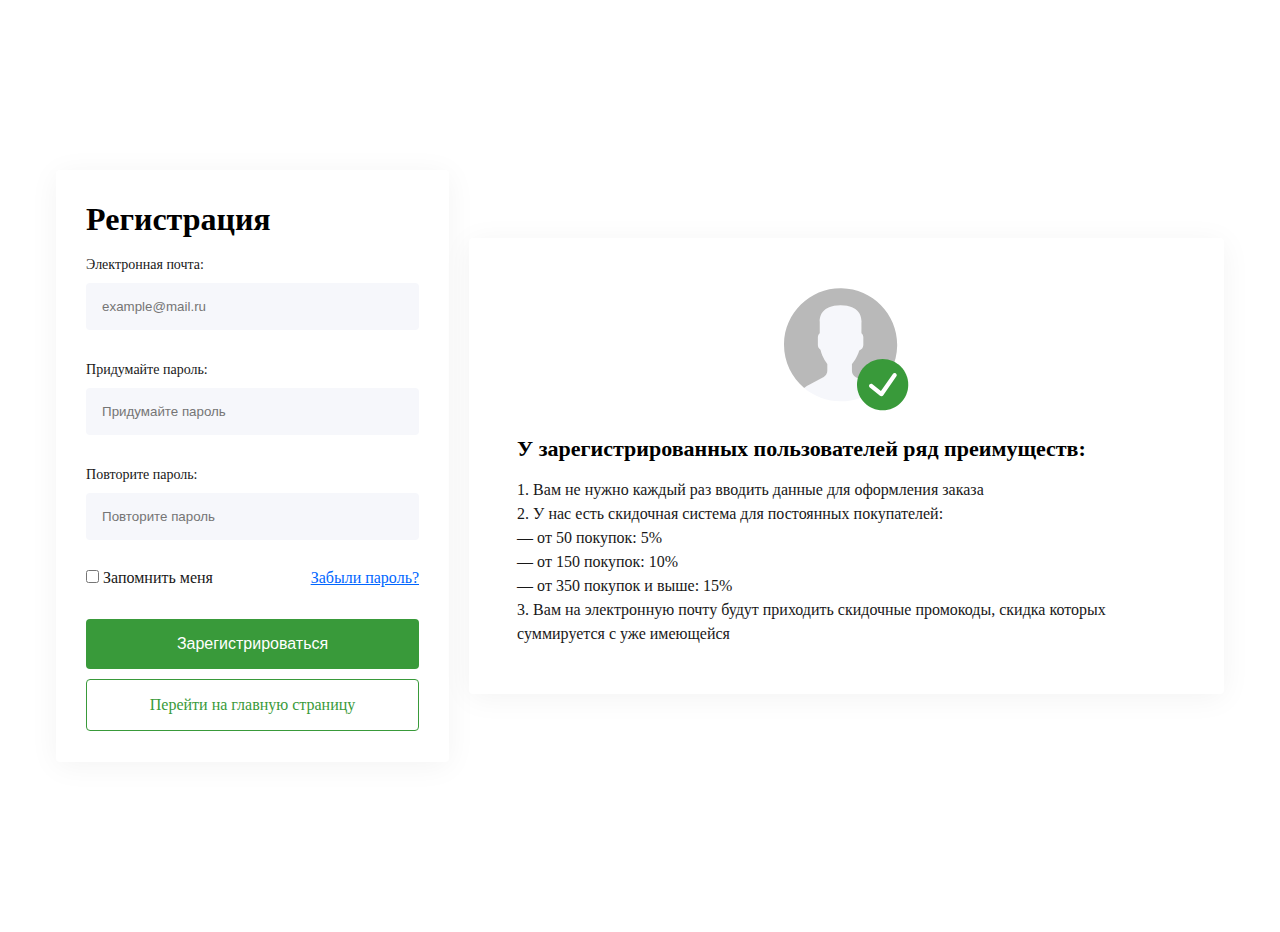
==== reg.html @ 5eb1ac20 "Add files via upload" ====
<!DOCTYPE html>
<html lang="en">
<head>
    <meta charset="UTF-8">
    <meta name="viewport" content="width=device-width, initial-scale=1.0">
    <title>Регистрация</title>
    <link rel="stylesheet" href="css/style.css">
    <script src=""></script>
</head>
<body>
   <div class="form_container">
    <div class="left">
        <form id="login-form" method="post">
    <h1 class="title_form">Регистрация</h1>

    <div class="input_cont">
        <label for="email-input">Электронная почта:</label>
        <input id="email-input" type="email" name="email" placeholder="example@mail.ru">
        <div id="email-error" class="error-message"></div>
    </div>

    <div class="input_cont">
        <label for="password-input">Придумайте пароль:</label>
        <input id="password-input" type="password" name="password" placeholder="Придумайте пароль">
        <div id="password-error" class="error-message"></div>
    </div>

    <div class="input_cont">
        <label for="confirm-password-input">Повторите пароль:</label>
        <input type="password" id="confirm-password-input" class="form-input" placeholder="Повторите пароль" />
        <span id="confirm-password-error" class="error-message"></span>
    </div>
    
    <div class="form_buttom">
        <div class="checkout">
            <input id="remember-checkbox" type="checkbox" name="remember">
            <span>Запомнить меня</span>
        </div>
        <a href="">Забыли пароль?</a>
    </div>

    <input type="submit" value="Зарегистрироваться" class="btn_submit">
</form>
<a href="/" class="btn_registration">Перейти на главную страницу</a>
    </div>
    <div class="right">
        <div class="cont_right_img">
            <img src="img/user 1.svg" alt="">
        </div>

        <div class="text_cont_right">
                <h1>У зарегистрированных пользователей ряд преимуществ:</h1>

                <p>1. Вам не нужно каждый раз вводить данные для оформления заказа <br> 2. У нас есть скидочная система для постоянных покупателей: <br> — от 50 покупок: 5% <br> — от 150 покупок: 10% <br> — от 350 покупок и выше: 15% <br> 3. Вам на электронную почту будут приходить скидочные промокоды, скидка которых суммируется с уже имеющейся</p>
            </div>
    </div>
   </div>

    <script src="js/reg.js"></script>
</body>
</html>
---- css/style.css ----
@import url('https://fonts.googleapis.com/css2?family=Montserrat:ital,wght@0,400;0,500;0,600;1,400&display=swap');

*{
    margin: 0;
    padding: 0;
    box-sizing: border-box;
}

a{
    text-decoration: none;
}

.form_container{
    display: flex;
    min-height: 100vh;
    align-items: center;
    gap: 20px;
    max-width: 1200px;
    margin: 0 auto;
    padding-left: 1rem;
    padding-right: 1rem;
    margin-top: 1rem;
    margin-bottom: 1rem;
}

.left{
    box-shadow: 0px 4px 30px 0px rgba(0, 0, 0, 0.05);
    padding: 1.88em;
    border-radius: 0.25rem;
    display: block;
    width: 40%;
}


.input_cont {
    display: grid;
    gap: 0.5rem;
    margin-top: 1rem;
}

.input_cont label {
    color: #181818;
    font-size: 0.875rem;
    font-weight: 400;
    line-height: 150%;
}

.input_cont input {
    border-radius: 0.25rem;
    background: #F6F7FB;
    outline: none;
    border: none;
    padding: 1.31rem;
    padding: 1rem;
}

.form_buttom {
    display: flex;
    justify-content: space-between;
    align-items: center;
    margin-top: 1.06rem;
}


.btn_submit {
    width: 100%;
    padding: 1rem;
    cursor: pointer;
    border-radius: 0.25rem;
    background: #399A3A;
    border: none;
    font-size: 1rem;
    color: #FFF;
    margin-top: 2rem;
    transition: 0.3s ease-in;
}

.btn_submit:hover {
    background: #245f25;
}

.btn_registration{
    display: block;
    width: 100%;
    border-radius: 0.25rem;
    border: 1px solid #399A3A;
    text-align: center;
    padding: 1rem;
    font-size: 1rem;
    color: #399A3A;
    margin-top: 0.63rem;
    transition: 0.3s ease-in;
}

.btn_registration:hover{
    background-color: #399A3A;
    color: #FFF;
}

.checkout span {
    color: #181818;
    font-size: 1rem;
    font-weight: 400;
}

.form_buttom a {
    color: #06F;
    text-decoration: underline;
    font-weight: 400;
}

.right{
    border-radius: 0.25rem;
    background: #FFF;
    box-shadow: 0px 4px 30px 0px rgba(0, 0, 0, 0.05);
    padding: 3rem;
}


.cont_right_img{
    text-align: center;
}

.text_cont_right h1{
   font-size: 1.375rem;
   margin-top: 1.25rem;
}

.text_cont_right p{
   color: #181818;
   font-size: 1rem;
   font-weight: 500;
   line-height: 150%;
   margin-top: 1rem;
}

.error-message {
    color: red;
    margin-top: 5px;
    font-size: 1rem;
}

.error-message {
    color: red;
}


.btn_registration {
    margin-top: 10px;
    display: block;
}

@media(max-width:790px){
    .form_container{
        flex-wrap: wrap;
    }

    .left {
        display: block;
        width: 100%;
    }
}


@media(max-width:460px){
    .right {
        border-radius: 0.25rem;
        background: #FFF;
        box-shadow: 0px 4px 30px 0px rgba(0, 0, 0, 0.05);
        padding: 2rem;
    }
}

@media(max-width:390px){
    .input_cont input {
        padding: 16px;
    }
}

@media(max-width:360px){
    .form_buttom {
        display: flex;
        justify-content: space-between;
        align-items: center;
        margin-top: 1.06rem;
        flex-wrap: wrap;
        gap: 0.5rem;
    }
}

@media(max-width:300px){
    .right {
        padding: 1rem;
    }

    .cont_right_img img{
        width: 100px;
    }
}
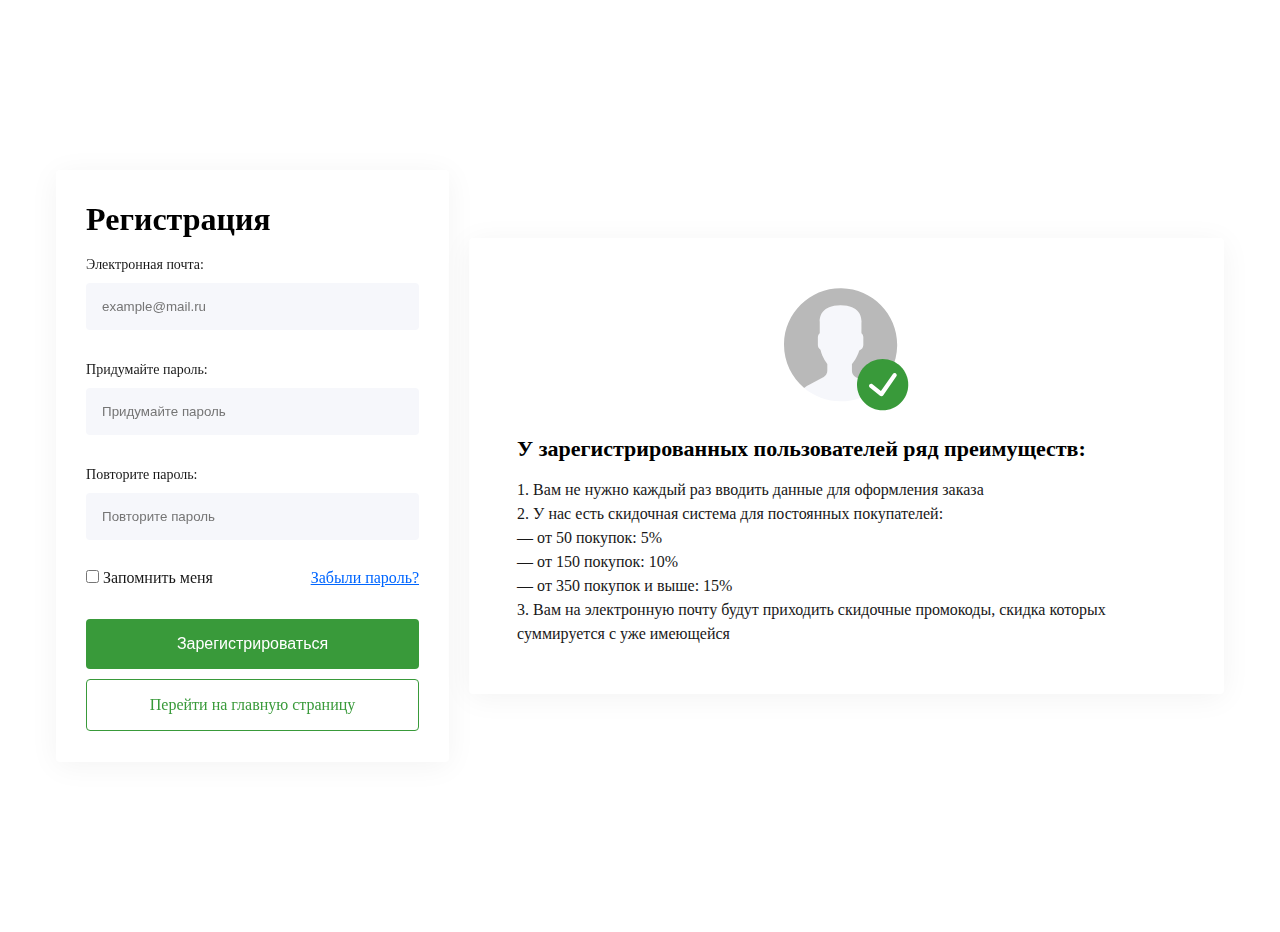
==== commit 0e807c78: "Update reg.html" ====
--- a/reg.html
+++ b/reg.html
@@ -5,11 +5,11 @@
     <meta name="viewport" content="width=device-width, initial-scale=1.0">
     <title>Регистрация</title>
     <link rel="stylesheet" href="css/style.css">
-    <script src=""></script>
+     <link href="https://unpkg.com/aos@2.3.1/dist/aos.css" rel="stylesheet">
 </head>
 <body>
    <div class="form_container">
-    <div class="left">
+    <div class="left" data-aos="fade-right" data-aos-duration="2000">
         <form id="login-form" method="post">
     <h1 class="title_form">Регистрация</h1>
 
@@ -41,7 +41,7 @@
 
     <input type="submit" value="Зарегистрироваться" class="btn_submit">
 </form>
-<a href="/" class="btn_registration">Перейти на главную страницу</a>
+<a href="index.html" class="btn_registration">Перейти на главную страницу</a>
     </div>
     <div class="right">
         <div class="cont_right_img">
@@ -57,5 +57,9 @@
    </div>
 
     <script src="js/reg.js"></script>
+    <script src="https://unpkg.com/aos@2.3.1/dist/aos.js"></script>
+    <script>
+      AOS.init();
+    </script>
 </body>
-</html>+</html>
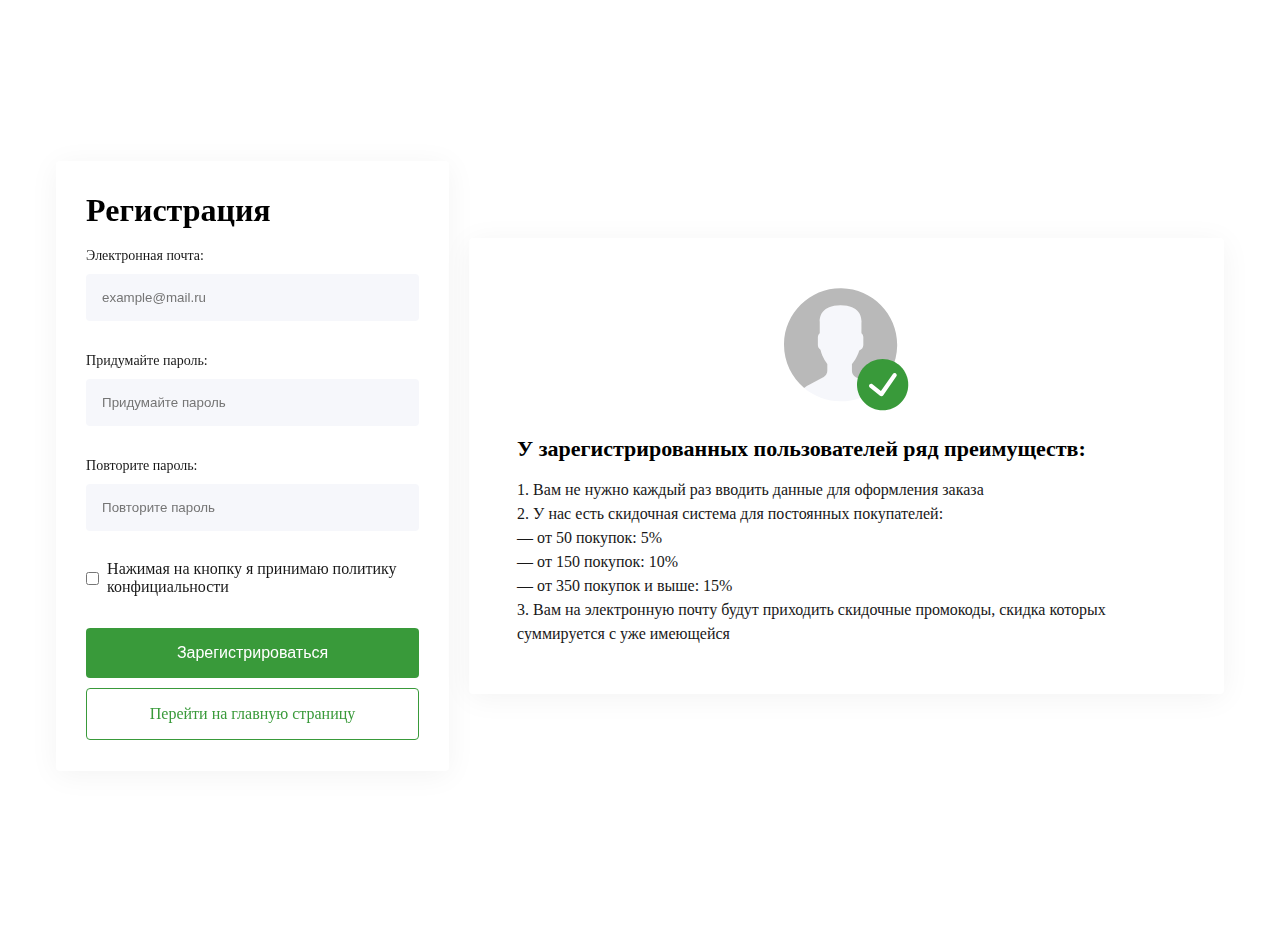
==== commit dc1158a5: "Update reg.html" ====
--- a/reg.html
+++ b/reg.html
@@ -9,7 +9,7 @@
 </head>
 <body>
    <div class="form_container">
-    <div class="left" data-aos="fade-right" data-aos-duration="2000">
+    <div class="left" data-aos="fade-right" data-aos-duration="1500">
         <form id="login-form" method="post">
     <h1 class="title_form">Регистрация</h1>
 
@@ -34,9 +34,8 @@
     <div class="form_buttom">
         <div class="checkout">
             <input id="remember-checkbox" type="checkbox" name="remember">
-            <span>Запомнить меня</span>
+            <span>Нажимая на кнопку я принимаю политику конфициальности</span>
         </div>
-        <a href="">Забыли пароль?</a>
     </div>
 
     <input type="submit" value="Зарегистрироваться" class="btn_submit">
--- a/css/style.css
+++ b/css/style.css
@@ -121,6 +121,12 @@
     text-align: center;
 }
 
+.checkout {
+    display: flex;
+    gap: 0.5rem;
+    align-items: center;
+}
+
 .text_cont_right h1{
    font-size: 1.375rem;
    margin-top: 1.25rem;
@@ -196,4 +202,4 @@
     .cont_right_img img{
         width: 100px;
     }
-}+}
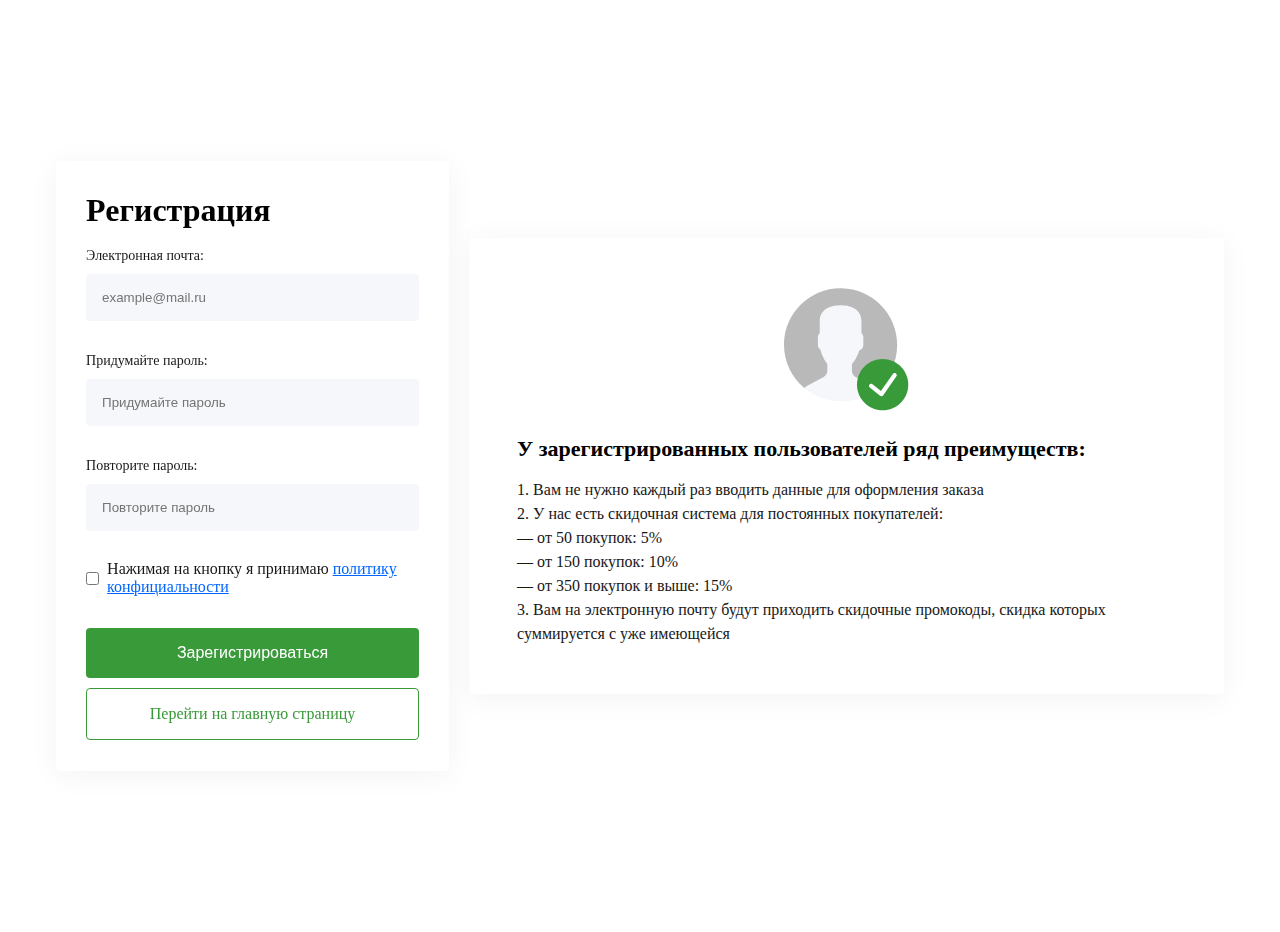
==== commit 9e3e142b: "Update reg.html" ====
--- a/reg.html
+++ b/reg.html
@@ -34,7 +34,7 @@
     <div class="form_buttom">
         <div class="checkout">
             <input id="remember-checkbox" type="checkbox" name="remember">
-            <span>Нажимая на кнопку я принимаю политику конфициальности</span>
+            <span>Нажимая на кнопку я принимаю <a href="">политику конфициальности</a></span>
         </div>
     </div>
 
